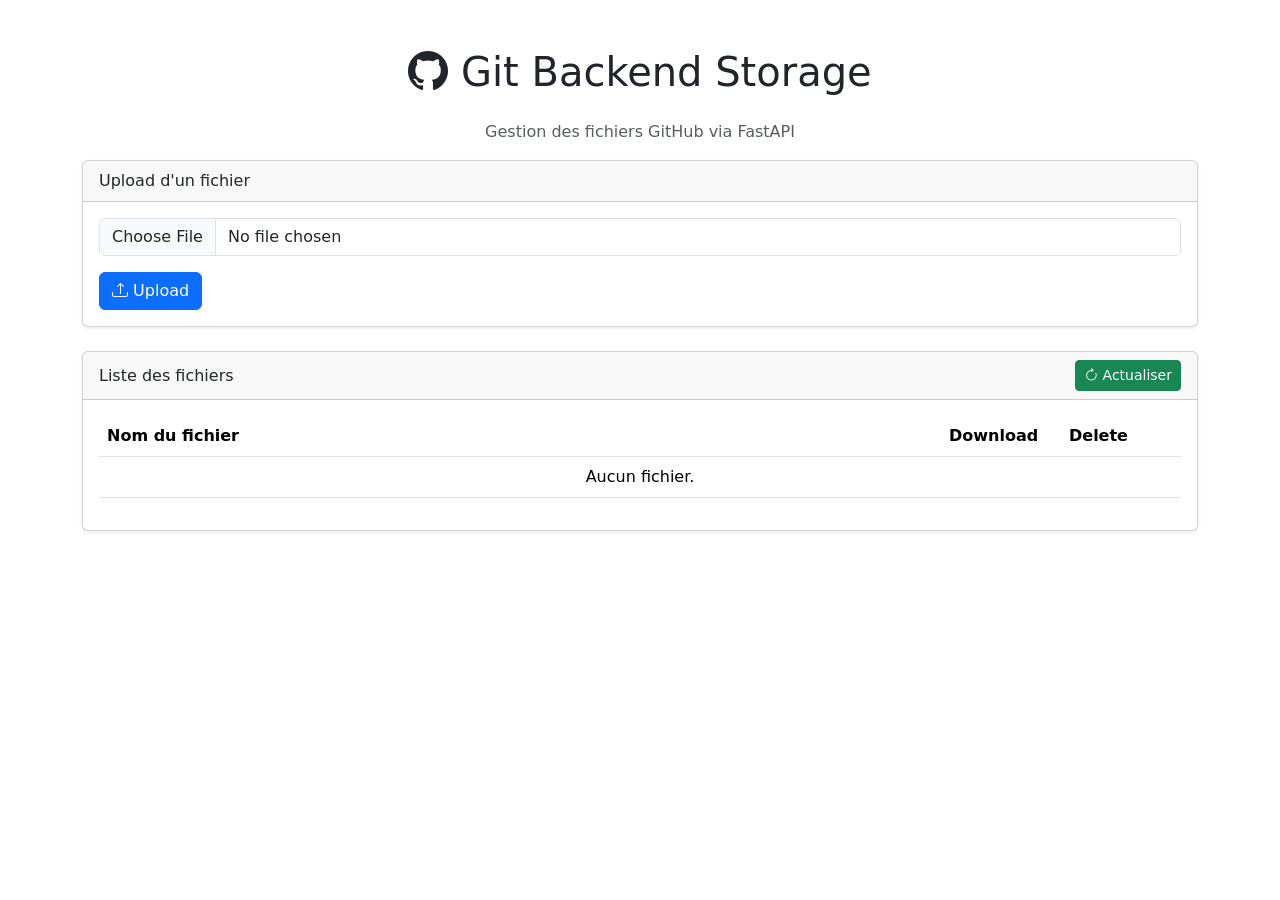
==== frontend/index.html @ 9fdf7d11 "Ajout du frontend" ====
<!DOCTYPE html>
<html lang="fr">
<head>
    <meta charset="UTF-8">
    <meta name="viewport" content="width=device-width, initial-scale=1.0">

    <title>Git Backend Storage Dashboard</title>

    <!-- Bootstrap -->
    <link href="https://cdn.jsdelivr.net/npm/bootstrap@5.3.8/dist/css/bootstrap.min.css" rel="stylesheet">

    <!-- Bootstrap Icons -->
    <link rel="stylesheet"
          href="https://cdn.jsdelivr.net/npm/bootstrap-icons@1.13.1/font/bootstrap-icons.min.css">

    <!-- CSS -->
    <link rel="stylesheet" href="style.css">
</head>

<body>

<div class="container py-5">

    <h1 class="text-center mb-4">
        <i class="bi bi-github"></i>
        Git Backend Storage
    </h1>

    <p class="text-center text-muted">
        Gestion des fichiers GitHub via FastAPI
    </p>

    <!-- Upload Card -->

    <div class="card shadow-sm mb-4">

        <div class="card-header">
            Upload d'un fichier
        </div>

        <div class="card-body">

            <input
                    type="file"
                    id="fileInput"
                    class="form-control mb-3">

            <button
                    id="uploadBtn"
                    class="btn btn-primary">

                <i class="bi bi-upload"></i>

                Upload

            </button>

        </div>

    </div>

    <!-- Message -->

    <div id="message"></div>

    <!-- Liste -->

    <div class="card shadow-sm">

        <div class="card-header d-flex justify-content-between align-items-center">

            <span>Liste des fichiers</span>

            <button
                    id="refreshBtn"
                    class="btn btn-success btn-sm">

                <i class="bi bi-arrow-clockwise"></i>

                Actualiser

            </button>

        </div>

        <div class="card-body">

            <table class="table table-hover">

                <thead>

                <tr>

                    <th>Nom du fichier</th>

                    <th width="120">Download</th>

                    <th width="120">Delete</th>

                </tr>

                </thead>

                <tbody id="filesTable">

                <tr>

                    <td colspan="3" class="text-center">

                        Aucun fichier.

                    </td>

                </tr>

                </tbody>

            </table>

        </div>

    </div>

</div>

<script src="script.js"></script>

</body>
</html>
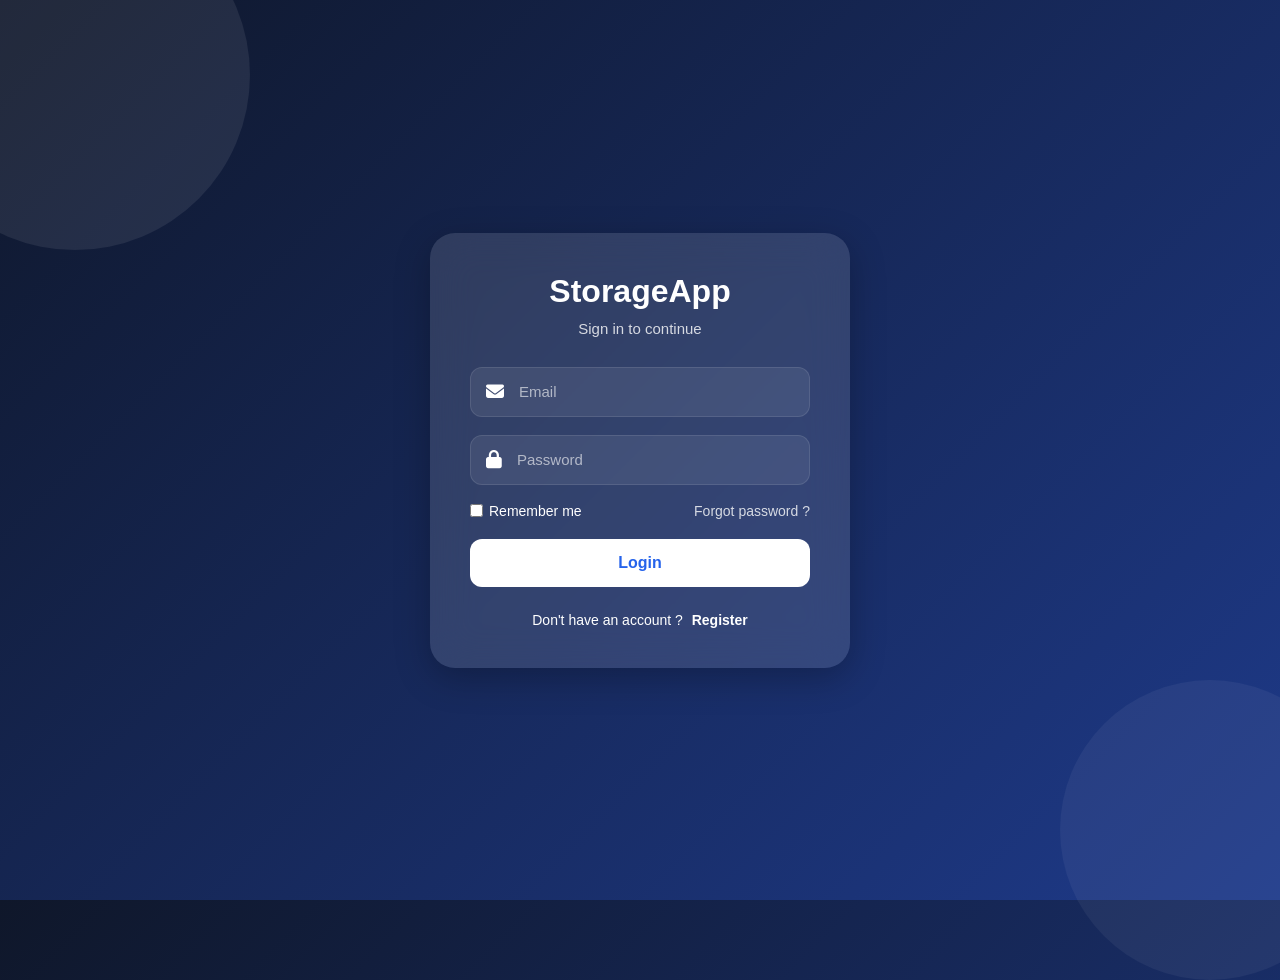
==== commit f15550a4: "Final version" ====
--- a/frontend/index.html
+++ b/frontend/index.html
@@ -1,129 +1,684 @@
 <!DOCTYPE html>
 <html lang="fr">
+
 <head>
-    <meta charset="UTF-8">
-    <meta name="viewport" content="width=device-width, initial-scale=1.0">
-
-    <title>Git Backend Storage Dashboard</title>
-
-    <!-- Bootstrap -->
-    <link href="https://cdn.jsdelivr.net/npm/bootstrap@5.3.8/dist/css/bootstrap.min.css" rel="stylesheet">
-
-    <!-- Bootstrap Icons -->
-    <link rel="stylesheet"
-          href="https://cdn.jsdelivr.net/npm/bootstrap-icons@1.13.1/font/bootstrap-icons.min.css">
-
-    <!-- CSS -->
-    <link rel="stylesheet" href="style.css">
+
+<meta charset="UTF-8">
+
+<meta name="viewport"
+content="width=device-width, initial-scale=1.0">
+
+<title>Storage Dashboard</title>
+
+<link rel="stylesheet"
+href="style.css">
+
+<link rel="stylesheet"
+href="https://cdnjs.cloudflare.com/ajax/libs/font-awesome/6.7.1/css/all.min.css">
+
 </head>
 
 <body>
 
-<div class="container py-5">
-
-    <h1 class="text-center mb-4">
-        <i class="bi bi-github"></i>
-        Git Backend Storage
-    </h1>
-
-    <p class="text-center text-muted">
-        Gestion des fichiers GitHub via FastAPI
-    </p>
-
-    <!-- Upload Card -->
-
-    <div class="card shadow-sm mb-4">
-
-        <div class="card-header">
-            Upload d'un fichier
-        </div>
-
-        <div class="card-body">
-
-            <input
-                    type="file"
-                    id="fileInput"
-                    class="form-control mb-3">
-
-            <button
-                    id="uploadBtn"
-                    class="btn btn-primary">
-
-                <i class="bi bi-upload"></i>
-
-                Upload
-
-            </button>
-
-        </div>
-
-    </div>
-
-    <!-- Message -->
-
-    <div id="message"></div>
-
-    <!-- Liste -->
-
-    <div class="card shadow-sm">
-
-        <div class="card-header d-flex justify-content-between align-items-center">
-
-            <span>Liste des fichiers</span>
-
-            <button
-                    id="refreshBtn"
-                    class="btn btn-success btn-sm">
-
-                <i class="bi bi-arrow-clockwise"></i>
-
-                Actualiser
-
-            </button>
-
-        </div>
-
-        <div class="card-body">
-
-            <table class="table table-hover">
-
-                <thead>
-
-                <tr>
-
-                    <th>Nom du fichier</th>
-
-                    <th width="120">Download</th>
-
-                    <th width="120">Delete</th>
-
-                </tr>
-
-                </thead>
-
-                <tbody id="filesTable">
-
-                <tr>
-
-                    <td colspan="3" class="text-center">
-
-                        Aucun fichier.
-
-                    </td>
-
-                </tr>
-
-                </tbody>
-
-            </table>
-
-        </div>
-
-    </div>
-
-</div>
+<div id="loader">
+
+<div class="spinner"></div>
+
+</div>
+
+
+<!-- SIDEBAR -->
+
+<div class="sidebar">
+
+<div class="logo">
+
+<h2>
+
+StorageApp
+
+</h2>
+
+</div>
+
+<ul>
+
+<li
+class="active"
+onclick="showPage('dashboardPage')">
+
+<i class="fa-solid fa-chart-line"></i>
+
+Dashboard
+
+</li>
+
+
+<li
+onclick="showPage('filesPage')">
+
+<i class="fa-solid fa-folder"></i>
+
+Files
+
+</li>
+
+
+<li
+onclick="showPage('uploadPage')">
+
+<i class="fa-solid fa-cloud-arrow-up"></i>
+
+Upload
+
+</li>
+
+
+<li
+onclick="showPage('profilePage')">
+
+<i class="fa-solid fa-user"></i>
+
+Profile
+
+</li>
+
+
+<li
+onclick="showPage('settingsPage')">
+
+<i class="fa-solid fa-gear"></i>
+
+Settings
+
+</li>
+
+</ul>
+
+</div>
+
+
+<!-- CONTENT -->
+
+<div class="content">
+
+
+<header>
+
+<div>
+
+<h1>
+
+Storage Dashboard
+
+</h1>
+
+<p>
+
+Manage your files easily
+
+</p>
+
+</div>
+
+
+<div class="headerRight">
+
+<button id="themeBtn">
+
+🌙
+
+</button>
+
+
+<div class="user">
+
+<img
+
+id="avatar"
+
+src="https://ui-avatars.com/api/?name=Admin&background=2563eb&color=ffffff"
+
+class="avatar">
+
+
+<span id="username">
+
+Admin
+
+</span>
+
+
+<div class="dropdown">
+
+<p onclick="showPage('profilePage')">
+
+Profile
+
+</p>
+
+
+<p onclick="showPage('settingsPage')">
+
+Settings
+
+</p>
+
+
+<p onclick="logout()">
+
+Logout
+
+</p>
+
+</div>
+
+</div>
+
+</div>
+
+</header>
+
+
+
+<!-- DASHBOARD -->
+
+<section
+
+id="dashboardPage"
+
+class="page">
+
+
+<div class="cards">
+
+
+<div class="card">
+
+<h4>
+
+Files
+
+</h4>
+
+<p id="totalFiles">
+
+0
+
+</p>
+
+</div>
+
+
+
+<div class="card">
+
+<h4>
+
+Uploads
+
+</h4>
+
+<p id="uploadsCount">
+
+0
+
+</p>
+
+</div>
+
+
+
+<div class="card">
+
+<h4>
+
+Storage
+
+</h4>
+
+<p id="storageSize">
+
+0 KB
+
+</p>
+
+</div>
+
+
+
+<div class="card">
+
+<h4>
+
+Status
+
+</h4>
+
+<p class="online">
+
+Online
+
+</p>
+
+</div>
+
+</div>
+
+
+
+<div class="activity">
+
+<h2>
+
+Recent Activity
+
+</h2>
+
+
+<ul id="activityList">
+
+</ul>
+
+</div>
+
+</section>
+
+
+
+
+<!-- FILES -->
+
+<section
+
+id="filesPage"
+
+class="page"
+
+style="display:none;">
+
+
+<div class="tableBox">
+
+
+<h2>
+
+Files
+
+</h2>
+
+
+<input
+
+id="search"
+
+type="text"
+
+placeholder="Search file">
+
+
+<table>
+
+<thead>
+
+<tr>
+
+<th>
+
+Name
+
+</th>
+
+<th>
+
+Size
+
+</th>
+
+<th>
+
+Actions
+
+</th>
+
+</tr>
+
+</thead>
+
+<tbody id="tbody">
+
+</tbody>
+
+</table>
+
+</div>
+
+</section>
+
+
+
+
+<!-- UPLOAD -->
+
+<section
+
+id="uploadPage"
+
+class="page"
+
+style="display:none;">
+
+
+<div class="uploadCard">
+
+
+<h2>
+
+Upload File
+
+</h2>
+
+
+<div id="dropZone">
+
+<i class="fa-solid fa-cloud-arrow-up"></i>
+
+<p>
+
+Drag & Drop Files
+
+</p>
+
+<span>
+
+or click to browse
+
+</span>
+
+</div>
+
+
+<form id="uploadForm">
+
+<input
+
+type="file"
+
+id="fileInput">
+
+
+<button
+
+type="submit">
+
+Upload
+
+</button>
+
+</form>
+
+
+<div class="progress">
+
+<div id="progressBar">
+
+</div>
+
+</div>
+
+</div>
+
+</section>
+
+
+
+
+<!-- PROFILE -->
+
+<section
+
+id="profilePage"
+
+class="page"
+
+style="display:none;">
+
+
+<div class="profileCard">
+
+
+<div class="profileTop">
+
+
+<img
+
+id="profileAvatar"
+
+src="https://ui-avatars.com/api/?name=Admin&background=2563eb&color=ffffff"
+
+class="profileAvatar">
+
+
+<div>
+
+<h2 id="profileName">
+
+Admin
+
+</h2>
+
+
+<p>
+
+Administrator
+
+</p>
+
+
+<p id="profileEmail">
+
+admin@gmail.com
+
+</p>
+
+</div>
+
+</div>
+
+
+
+<div class="profileStats">
+
+<div>
+
+<h3 id="profileFiles">
+
+0
+
+</h3>
+
+<span>
+
+Files
+
+</span>
+
+</div>
+
+
+
+<div>
+
+<h3 id="profileUploads">
+
+0
+
+</h3>
+
+<span>
+
+Uploads
+
+</span>
+
+</div>
+
+
+
+<div>
+
+<h3>
+
+Online
+
+</h3>
+
+<span>
+
+Status
+
+</span>
+
+</div>
+
+</div>
+
+</div>
+
+</section>
+
+
+
+
+<!-- SETTINGS -->
+
+<section
+
+id="settingsPage"
+
+class="page"
+
+style="display:none;">
+
+
+<div class="settingsBox">
+
+<h2>
+
+Settings
+
+</h2>
+
+
+<div class="settingCard">
+
+<h3>
+
+API URL
+
+</h3>
+
+<input
+
+id="apiUrl"
+
+placeholder="Enter backend API address">
+
+</div>
+
+
+
+<div class="settingCard">
+
+<h3>
+
+GitHub Repository
+
+</h3>
+
+<input
+
+id="githubRepo"
+
+placeholder="Enter repository name">
+
+</div>
+
+
+
+<div class="settingCard">
+
+<h3>
+
+Theme
+
+</h3>
+
+<button
+onclick="toggleTheme()">
+
+Toggle Theme
+
+</button>
+
+</div>
+
+
+
+<div class="settingCard">
+
+<button
+onclick="saveSettings()">
+
+Save Settings
+
+</button>
+
+</div>
+
+
+
+<div class="settingCard">
+
+<button
+onclick="logout()">
+
+Logout
+
+</button>
+
+</div>
+
+</div>
+
+</section>
+
+
+
+
+<footer>
+
+StorageApp © 2026
+
+•
+
+Stage Informatique
+
+</footer>
+
+</div>
+
+
+
+<div id="toast">
+
+</div>
+
+
+<script src="auth.js"></script>
 
 <script src="script.js"></script>
 
 </body>
+
 </html>
--- a/frontend/style.css
+++ b/frontend/style.css
@@ -0,0 +1,1148 @@
+*{
+margin:0;
+padding:0;
+box-sizing:border-box;
+font-family:Inter,Arial,sans-serif;
+}
+
+body{
+
+display:flex;
+
+background:#f8fafc;
+
+color:#111827;
+
+min-height:100vh;
+
+}
+
+
+/* Sidebar */
+
+.sidebar{
+
+width:260px;
+
+background:#0f172a;
+
+padding:30px;
+
+color:white;
+
+min-height:100vh;
+
+position:fixed;
+
+left:0;
+
+top:0;
+
+}
+
+.logo{
+
+margin-bottom:40px;
+
+}
+
+.logo h2{
+
+font-size:26px;
+
+font-weight:700;
+
+}
+
+.sidebar ul{
+
+list-style:none;
+
+}
+
+.sidebar li{
+
+display:flex;
+
+align-items:center;
+
+gap:12px;
+
+padding:15px;
+
+margin-bottom:10px;
+
+border-radius:12px;
+
+cursor:pointer;
+
+transition:.3s;
+
+}
+
+.sidebar li:hover{
+
+background:#1e293b;
+
+}
+
+.sidebar li.active{
+
+background:#2563eb;
+
+}
+
+
+/* Content */
+
+.content{
+
+margin-left:260px;
+
+padding:35px;
+
+width:100%;
+
+}
+
+
+/* Header */
+
+header{
+
+display:flex;
+
+justify-content:space-between;
+
+align-items:center;
+
+margin-bottom:40px;
+
+}
+
+header h1{
+
+font-size:32px;
+
+}
+
+header p{
+
+color:#64748b;
+
+margin-top:5px;
+
+}
+
+.headerRight{
+
+display:flex;
+
+align-items:center;
+
+gap:20px;
+
+}
+
+
+/* Avatar */
+
+.user{
+
+display:flex;
+
+align-items:center;
+
+gap:10px;
+
+cursor:pointer;
+
+position:relative;
+
+}
+
+.avatar{
+
+width:42px;
+
+height:42px;
+
+border-radius:50%;
+
+}
+
+
+/* Dropdown */
+
+.dropdown{
+
+display:none;
+
+position:absolute;
+
+top:50px;
+
+right:0;
+
+background:white;
+
+padding:10px;
+
+border-radius:15px;
+
+min-width:160px;
+
+box-shadow:0 5px 20px rgba(0,0,0,.1);
+
+}
+
+.dropdown p{
+
+padding:10px;
+
+cursor:pointer;
+
+border-radius:8px;
+
+}
+
+.dropdown p:hover{
+
+background:#eef2ff;
+
+}
+
+.user:hover .dropdown{
+
+display:block;
+
+}
+
+
+/* Cards */
+
+.cards{
+
+display:grid;
+
+grid-template-columns:repeat(4,1fr);
+
+gap:20px;
+
+margin-bottom:30px;
+
+}
+
+.card{
+
+background:white;
+
+padding:25px;
+
+border-radius:18px;
+
+box-shadow:0 3px 15px rgba(0,0,0,.05);
+
+transition:.3s;
+
+}
+
+.card:hover{
+
+transform:translateY(-5px);
+
+}
+
+.card h4{
+
+color:#64748b;
+
+margin-bottom:10px;
+
+}
+
+.card p{
+
+font-size:30px;
+
+font-weight:700;
+
+}
+
+.online{
+
+color:#10b981;
+
+}
+
+
+/* Activity */
+
+.activity{
+
+background:white;
+
+padding:25px;
+
+border-radius:18px;
+
+box-shadow:0 3px 15px rgba(0,0,0,.05);
+
+}
+
+.activity h2{
+
+margin-bottom:20px;
+
+}
+
+.activity ul{
+
+list-style:none;
+
+}
+
+.activity li{
+
+padding:12px;
+
+border-bottom:1px solid #eee;
+
+}
+
+
+/* Tables */
+
+.tableBox{
+
+background:white;
+
+padding:25px;
+
+border-radius:18px;
+
+box-shadow:0 3px 15px rgba(0,0,0,.05);
+
+}
+
+table{
+
+width:100%;
+
+margin-top:20px;
+
+border-collapse:collapse;
+
+}
+
+th{
+
+background:#2563eb;
+
+color:white;
+
+padding:15px;
+
+text-align:left;
+
+}
+
+td{
+
+padding:15px;
+
+border-bottom:1px solid #eee;
+
+}
+
+
+/* Upload */
+
+.uploadCard{
+
+background:white;
+
+padding:30px;
+
+border-radius:18px;
+
+box-shadow:0 3px 15px rgba(0,0,0,.05);
+
+}
+
+#dropZone{
+
+padding:60px;
+
+border:2px dashed #2563eb;
+
+border-radius:15px;
+
+text-align:center;
+
+margin-bottom:20px;
+
+cursor:pointer;
+
+transition:.3s;
+
+}
+
+#dropZone:hover{
+
+background:#eff6ff;
+
+}
+
+#dropZone i{
+
+font-size:45px;
+
+color:#2563eb;
+
+margin-bottom:15px;
+
+}
+
+#dropZone p{
+
+font-size:22px;
+
+font-weight:700;
+
+}
+
+#dropZone span{
+
+color:#64748b;
+
+}
+
+
+/* Profile */
+
+.profileCard{
+
+background:white;
+
+padding:30px;
+
+border-radius:20px;
+
+box-shadow:0 3px 15px rgba(0,0,0,.05);
+
+}
+
+.profileTop{
+
+display:flex;
+
+gap:20px;
+
+align-items:center;
+
+margin-bottom:30px;
+
+}
+
+.profileAvatar{
+
+width:90px;
+
+height:90px;
+
+border-radius:50%;
+
+}
+
+.profileStats{
+
+display:flex;
+
+gap:20px;
+
+}
+
+.profileStats div{
+
+flex:1;
+
+background:#f1f5f9;
+
+padding:25px;
+
+border-radius:15px;
+
+text-align:center;
+
+}
+
+.profileStats h3{
+
+font-size:28px;
+
+margin-bottom:5px;
+
+color:#2563eb;
+
+}
+
+
+/* Settings */
+
+.settingsBox{
+
+display:flex;
+
+flex-direction:column;
+
+gap:20px;
+
+}
+
+.settingCard{
+
+background:white;
+
+padding:25px;
+
+border-radius:18px;
+
+box-shadow:0 3px 15px rgba(0,0,0,.05);
+
+}
+
+
+/* Inputs */
+
+input{
+
+width:100%;
+
+padding:14px;
+
+border:1px solid #ddd;
+
+border-radius:10px;
+
+margin-top:10px;
+
+}
+
+
+/* Buttons */
+
+button{
+
+padding:12px 20px;
+
+border:none;
+
+border-radius:10px;
+
+background:#2563eb;
+
+color:white;
+
+cursor:pointer;
+
+transition:.3s;
+
+}
+
+button:hover{
+
+transform:scale(1.03);
+
+}
+
+
+/* Progress */
+
+.progress{
+
+width:100%;
+
+height:8px;
+
+background:#e5e7eb;
+
+border-radius:10px;
+
+overflow:hidden;
+
+margin-top:20px;
+
+}
+
+#progressBar{
+
+width:0%;
+
+height:100%;
+
+background:#2563eb;
+
+transition:.4s;
+
+}
+
+
+/* Theme Button */
+
+#themeBtn{
+
+padding:10px 14px;
+
+border-radius:12px;
+
+}
+
+
+/* Footer */
+
+footer{
+
+margin-top:40px;
+
+text-align:center;
+
+color:#64748b;
+
+padding:20px;
+
+}
+
+
+/* Toast */
+
+#toast{
+
+position:fixed;
+
+right:20px;
+
+bottom:20px;
+
+padding:15px 25px;
+
+background:#2563eb;
+
+color:white;
+
+border-radius:12px;
+
+display:none;
+
+z-index:9999;
+
+}
+
+
+/* Loader */
+
+#loader{
+
+position:fixed;
+
+top:0;
+
+left:0;
+
+width:100%;
+
+height:100%;
+
+background:white;
+
+display:flex;
+
+justify-content:center;
+
+align-items:center;
+
+z-index:9999;
+
+}
+
+.spinner{
+
+width:50px;
+
+height:50px;
+
+border:5px solid #ddd;
+
+border-top:5px solid #2563eb;
+
+border-radius:50%;
+
+animation:spin 1s linear infinite;
+
+}
+
+@keyframes spin{
+
+100%{
+
+transform:rotate(360deg);
+
+}
+
+}
+
+
+/* Pages */
+
+.page{
+
+animation:fade .3s ease;
+
+}
+
+@keyframes fade{
+
+from{
+
+opacity:0;
+
+transform:translateY(10px);
+
+}
+
+to{
+
+opacity:1;
+
+transform:translateY(0);
+
+}
+
+}
+
+
+/* Dark Mode */
+
+body.dark{
+
+background:#0f172a;
+
+color:white;
+
+}
+
+body.dark .card,
+
+body.dark .activity,
+
+body.dark .tableBox,
+
+body.dark .uploadCard,
+
+body.dark .profileCard,
+
+body.dark .settingCard{
+
+background:#1e293b;
+
+color:white;
+
+}
+
+body.dark .profileStats div{
+
+background:#334155;
+
+}
+
+body.dark .dropdown{
+
+background:#1e293b;
+
+}
+
+body.dark input{
+
+background:#0f172a;
+
+border:1px solid #334155;
+
+color:white;
+
+}
+
+
+/* Responsive */
+
+@media(max-width:900px){
+
+.sidebar{
+
+display:none;
+
+}
+
+.content{
+
+margin-left:0;
+
+padding:20px;
+
+}
+
+.cards{
+
+grid-template-columns:1fr;
+
+}
+
+.profileStats{
+
+flex-direction:column;
+
+}
+
+}
+.activity li{
+
+display:flex;
+
+justify-content:space-between;
+
+align-items:center;
+
+padding:12px;
+
+border-bottom:1px solid #eee;
+
+}
+
+.activity li button{
+
+background:#ef4444;
+
+padding:5px 10px;
+
+border:none;
+
+border-radius:6px;
+
+cursor:pointer;
+
+color:white;
+
+}
+/* =======================
+RECENT ACTIVITY
+======================= */
+
+.activityHeader{
+display:flex;
+justify-content:space-between;
+align-items:center;
+margin-bottom:20px;
+}
+
+.clearBtn{
+background:#ef4444;
+padding:10px 16px;
+border:none;
+border-radius:8px;
+color:white;
+cursor:pointer;
+font-size:14px;
+}
+
+.clearBtn:hover{
+background:#dc2626;
+}
+
+.activity li{
+
+display:flex;
+justify-content:space-between;
+align-items:center;
+
+padding:12px;
+
+border-bottom:1px solid #eee;
+
+}
+
+.deleteActivityBtn{
+
+background:#ef4444;
+
+padding:6px 10px;
+
+border:none;
+
+border-radius:6px;
+
+cursor:pointer;
+
+color:white;
+
+font-size:12px;
+
+}
+
+.deleteActivityBtn:hover{
+
+background:#dc2626;
+
+}
+
+
+/* =======================
+PROFILE
+======================= */
+
+.profileCard{
+
+background:white;
+
+padding:35px;
+
+border-radius:20px;
+
+box-shadow:0 4px 20px rgba(0,0,0,.08);
+
+}
+
+.profileTop{
+
+display:flex;
+
+align-items:center;
+
+gap:25px;
+
+margin-bottom:30px;
+
+}
+
+.profileAvatar{
+
+width:100px;
+
+height:100px;
+
+border-radius:50%;
+
+border:4px solid #2563eb;
+
+}
+
+.profileInfo h2{
+
+font-size:28px;
+
+margin-bottom:5px;
+
+}
+
+.profileInfo p{
+
+color:#64748b;
+
+margin-bottom:4px;
+
+}
+
+.profileStats{
+
+display:grid;
+
+grid-template-columns:repeat(3,1fr);
+
+gap:20px;
+
+}
+
+.profileStats div{
+
+background:#f1f5f9;
+
+padding:25px;
+
+border-radius:15px;
+
+text-align:center;
+
+}
+
+.profileStats h3{
+
+font-size:30px;
+
+color:#2563eb;
+
+margin-bottom:5px;
+
+}
+
+
+/* =======================
+SETTINGS
+======================= */
+
+.settingCard{
+
+background:white;
+
+padding:25px;
+
+border-radius:18px;
+
+box-shadow:0 3px 15px rgba(0,0,0,.05);
+
+margin-bottom:20px;
+
+}
+
+.settingCard h3{
+
+margin-bottom:12px;
+
+font-size:18px;
+
+}
+
+
+/* =======================
+DARK MODE EXTRA
+======================= */
+
+body.dark .profileCard{
+
+background:#1e293b;
+
+}
+
+body.dark .profileStats div{
+
+background:#334155;
+
+}
+
+body.dark .activity{
+
+background:#1e293b;
+
+}
+
+body.dark .activity li{
+
+border-color:#334155;
+
+}
+
+body.dark .profileInfo p{
+
+color:#cbd5e1;
+
+}
+
+body.dark .clearBtn{
+
+background:#dc2626;
+
+}
+
+body.dark .deleteActivityBtn{
+
+background:#dc2626;
+
+}
+
+
+/* =======================
+TABLE BUTTONS
+======================= */
+
+td button{
+
+margin-right:8px;
+
+}
+
+td button:last-child{
+
+background:#ef4444;
+
+}
+
+td button:last-child:hover{
+
+background:#dc2626;
+
+}
+
+
+/* =======================
+SCROLLBAR
+======================= */
+
+::-webkit-scrollbar{
+
+width:8px;
+
+}
+
+::-webkit-scrollbar-track{
+
+background:#e5e7eb;
+
+}
+
+::-webkit-scrollbar-thumb{
+
+background:#2563eb;
+
+border-radius:20px;
+
+}
+
+::-webkit-scrollbar-thumb:hover{
+
+background:#1d4ed8;
+
+}
+
+
+/* =======================
+RESPONSIVE
+======================= */
+
+@media(max-width:768px){
+
+.profileTop{
+
+flex-direction:column;
+
+text-align:center;
+
+}
+
+.profileStats{
+
+grid-template-columns:1fr;
+
+}
+
+.headerRight{
+
+gap:10px;
+
+}
+
+.avatar{
+
+width:38px;
+
+height:38px;
+
+}
+
+}
